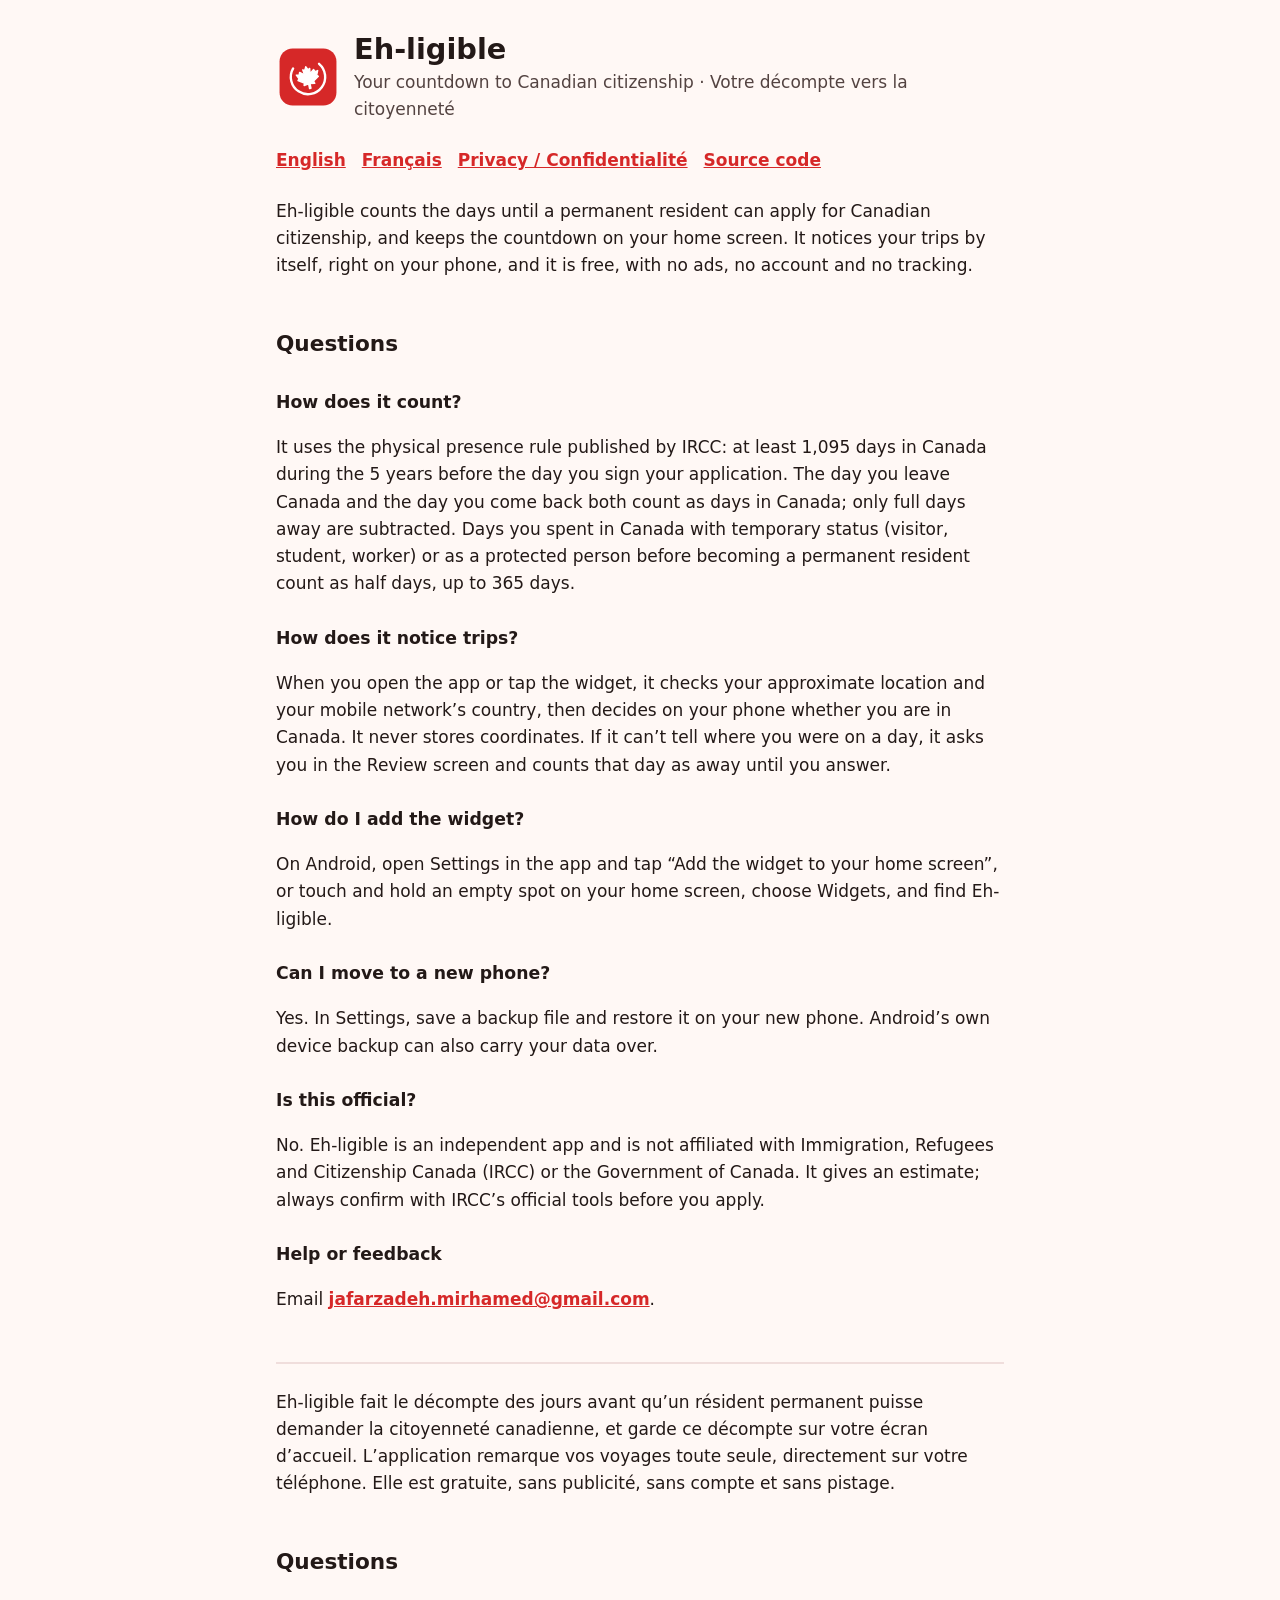
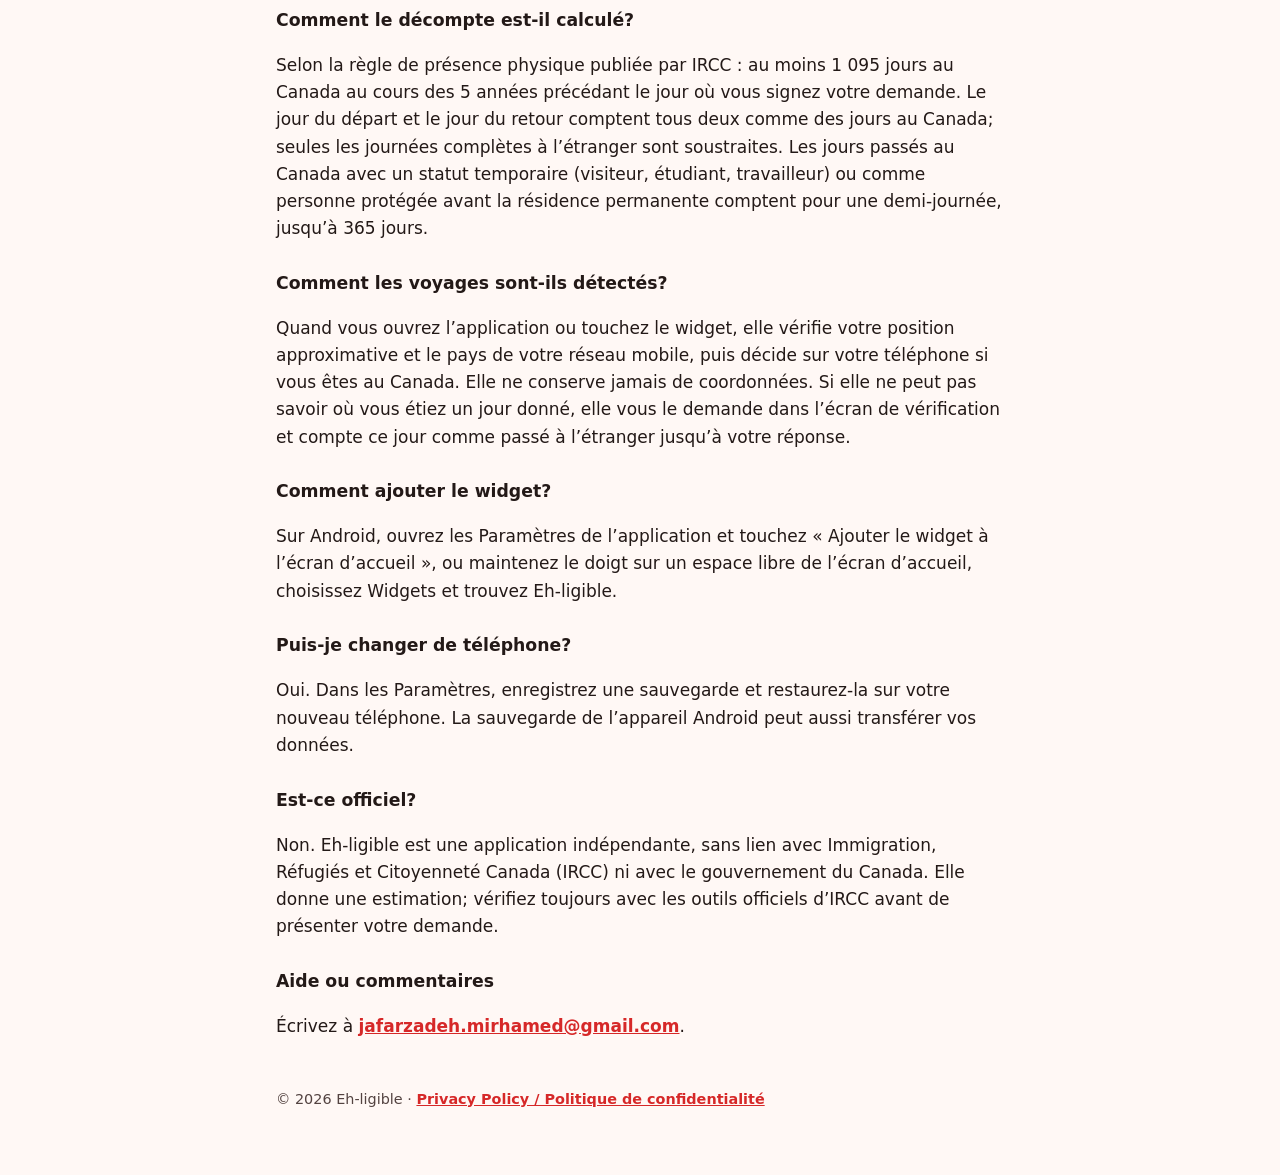
==== site/index.html @ 7d55a9b7 "Merge branch 'feat/release-prep' Release signing and workflow, store listing and graphics (EN/FR), p" ====
<!doctype html>
<html lang="en">
<head>
  <meta charset="utf-8">
  <meta name="viewport" content="width=device-width, initial-scale=1">
  <title>Eh-ligible</title>
  <meta name="description" content="Eh-ligible counts down the days until you can apply for Canadian citizenship, with a home-screen widget. Free, private, English and French.">
  <link rel="icon" href="logo.svg" type="image/svg+xml">
  <link rel="stylesheet" href="styles.css">
</head>
<body>
<main>
  <header>
    <img src="logo.svg" alt="" width="64" height="64">
    <div>
      <h1>Eh-ligible</h1>
      <p>Your countdown to Canadian citizenship · Votre décompte vers la citoyenneté</p>
    </div>
  </header>
  <nav><a href="#en">English</a><a href="#fr">Français</a><a href="privacy.html">Privacy / Confidentialité</a><a href="https://github.com/MirHamed-JZ/ehligible">Source code</a></nav>

  <section id="en">
    <p>Eh-ligible counts the days until a permanent resident can apply for Canadian citizenship, and keeps the countdown on your home screen. It notices your trips by itself, right on your phone, and it is free, with no ads, no account and no tracking.</p>

    <h2>Questions</h2>
    <h3>How does it count?</h3>
    <p>It uses the physical presence rule published by IRCC: at least 1,095 days in Canada during the 5 years before the day you sign your application. The day you leave Canada and the day you come back both count as days in Canada; only full days away are subtracted. Days you spent in Canada with temporary status (visitor, student, worker) or as a protected person before becoming a permanent resident count as half days, up to 365 days.</p>
    <h3>How does it notice trips?</h3>
    <p>When you open the app or tap the widget, it checks your approximate location and your mobile network’s country, then decides on your phone whether you are in Canada. It never stores coordinates. If it can’t tell where you were on a day, it asks you in the Review screen and counts that day as away until you answer.</p>
    <h3>How do I add the widget?</h3>
    <p>On Android, open Settings in the app and tap “Add the widget to your home screen”, or touch and hold an empty spot on your home screen, choose Widgets, and find Eh-ligible.</p>
    <h3>Can I move to a new phone?</h3>
    <p>Yes. In Settings, save a backup file and restore it on your new phone. Android’s own device backup can also carry your data over.</p>
    <h3>Is this official?</h3>
    <p>No. Eh-ligible is an independent app and is not affiliated with Immigration, Refugees and Citizenship Canada (IRCC) or the Government of Canada. It gives an estimate; always confirm with IRCC’s official tools before you apply.</p>
    <h3>Help or feedback</h3>
    <p>Email <a href="mailto:jafarzadeh.mirhamed@gmail.com">jafarzadeh.mirhamed@gmail.com</a>.</p>
  </section>

  <section id="fr" class="lang" lang="fr">
    <p>Eh-ligible fait le décompte des jours avant qu’un résident permanent puisse demander la citoyenneté canadienne, et garde ce décompte sur votre écran d’accueil. L’application remarque vos voyages toute seule, directement sur votre téléphone. Elle est gratuite, sans publicité, sans compte et sans pistage.</p>

    <h2>Questions</h2>
    <h3>Comment le décompte est-il calculé?</h3>
    <p>Selon la règle de présence physique publiée par IRCC : au moins 1 095 jours au Canada au cours des 5 années précédant le jour où vous signez votre demande. Le jour du départ et le jour du retour comptent tous deux comme des jours au Canada; seules les journées complètes à l’étranger sont soustraites. Les jours passés au Canada avec un statut temporaire (visiteur, étudiant, travailleur) ou comme personne protégée avant la résidence permanente comptent pour une demi-journée, jusqu’à 365 jours.</p>
    <h3>Comment les voyages sont-ils détectés?</h3>
    <p>Quand vous ouvrez l’application ou touchez le widget, elle vérifie votre position approximative et le pays de votre réseau mobile, puis décide sur votre téléphone si vous êtes au Canada. Elle ne conserve jamais de coordonnées. Si elle ne peut pas savoir où vous étiez un jour donné, elle vous le demande dans l’écran de vérification et compte ce jour comme passé à l’étranger jusqu’à votre réponse.</p>
    <h3>Comment ajouter le widget?</h3>
    <p>Sur Android, ouvrez les Paramètres de l’application et touchez « Ajouter le widget à l’écran d’accueil », ou maintenez le doigt sur un espace libre de l’écran d’accueil, choisissez Widgets et trouvez Eh-ligible.</p>
    <h3>Puis-je changer de téléphone?</h3>
    <p>Oui. Dans les Paramètres, enregistrez une sauvegarde et restaurez-la sur votre nouveau téléphone. La sauvegarde de l’appareil Android peut aussi transférer vos données.</p>
    <h3>Est-ce officiel?</h3>
    <p>Non. Eh-ligible est une application indépendante, sans lien avec Immigration, Réfugiés et Citoyenneté Canada (IRCC) ni avec le gouvernement du Canada. Elle donne une estimation; vérifiez toujours avec les outils officiels d’IRCC avant de présenter votre demande.</p>
    <h3>Aide ou commentaires</h3>
    <p>Écrivez à <a href="mailto:jafarzadeh.mirhamed@gmail.com">jafarzadeh.mirhamed@gmail.com</a>.</p>
  </section>

  <footer>© 2026 Eh-ligible · <a href="privacy.html">Privacy Policy / Politique de confidentialité</a></footer>
</main>
</body>
</html>
---- site/styles.css ----
:root {
  --maple: #d62828;
  --paper: #fff8f5;
  --ink: #231917;
  --muted: #534341;
  --card: #fff0ee;
  --line: #f0dedc;
  color-scheme: light dark;
}
@media (prefers-color-scheme: dark) {
  :root { --paper: #1a1112; --ink: #f1dedc; --muted: #d8c2bf; --card: #271d1d; --line: #3d3231; --maple: #ff6b6b; }
}
* { box-sizing: border-box; }
body {
  margin: 0;
  background: var(--paper);
  color: var(--ink);
  font: 17px/1.6 system-ui, -apple-system, "Segoe UI", Roboto, "Helvetica Neue", Arial, sans-serif;
}
main { max-width: 760px; margin: 0 auto; padding: 24px 16px 64px; }
header { display: flex; align-items: center; gap: 14px; margin: 8px 0 24px; }
header svg { width: 64px; height: 64px; flex: none; }
header h1 { margin: 0; font-size: 1.8rem; line-height: 1.2; }
header p { margin: 2px 0 0; color: var(--muted); }
nav { display: flex; flex-wrap: wrap; gap: 8px 16px; margin-bottom: 24px; }
a { color: var(--maple); font-weight: 600; }
h2 { margin-top: 2.2em; font-size: 1.35rem; }
h3 { margin-top: 1.6em; font-size: 1.08rem; }
.card { background: var(--card); border: 1px solid var(--line); border-radius: 18px; padding: 4px 20px; margin: 18px 0; }
.lang { border-top: 2px solid var(--line); margin-top: 48px; padding-top: 8px; }
.note { color: var(--muted); font-size: 0.95rem; }
ul { padding-left: 1.2em; }
footer { margin-top: 48px; color: var(--muted); font-size: 0.9rem; }
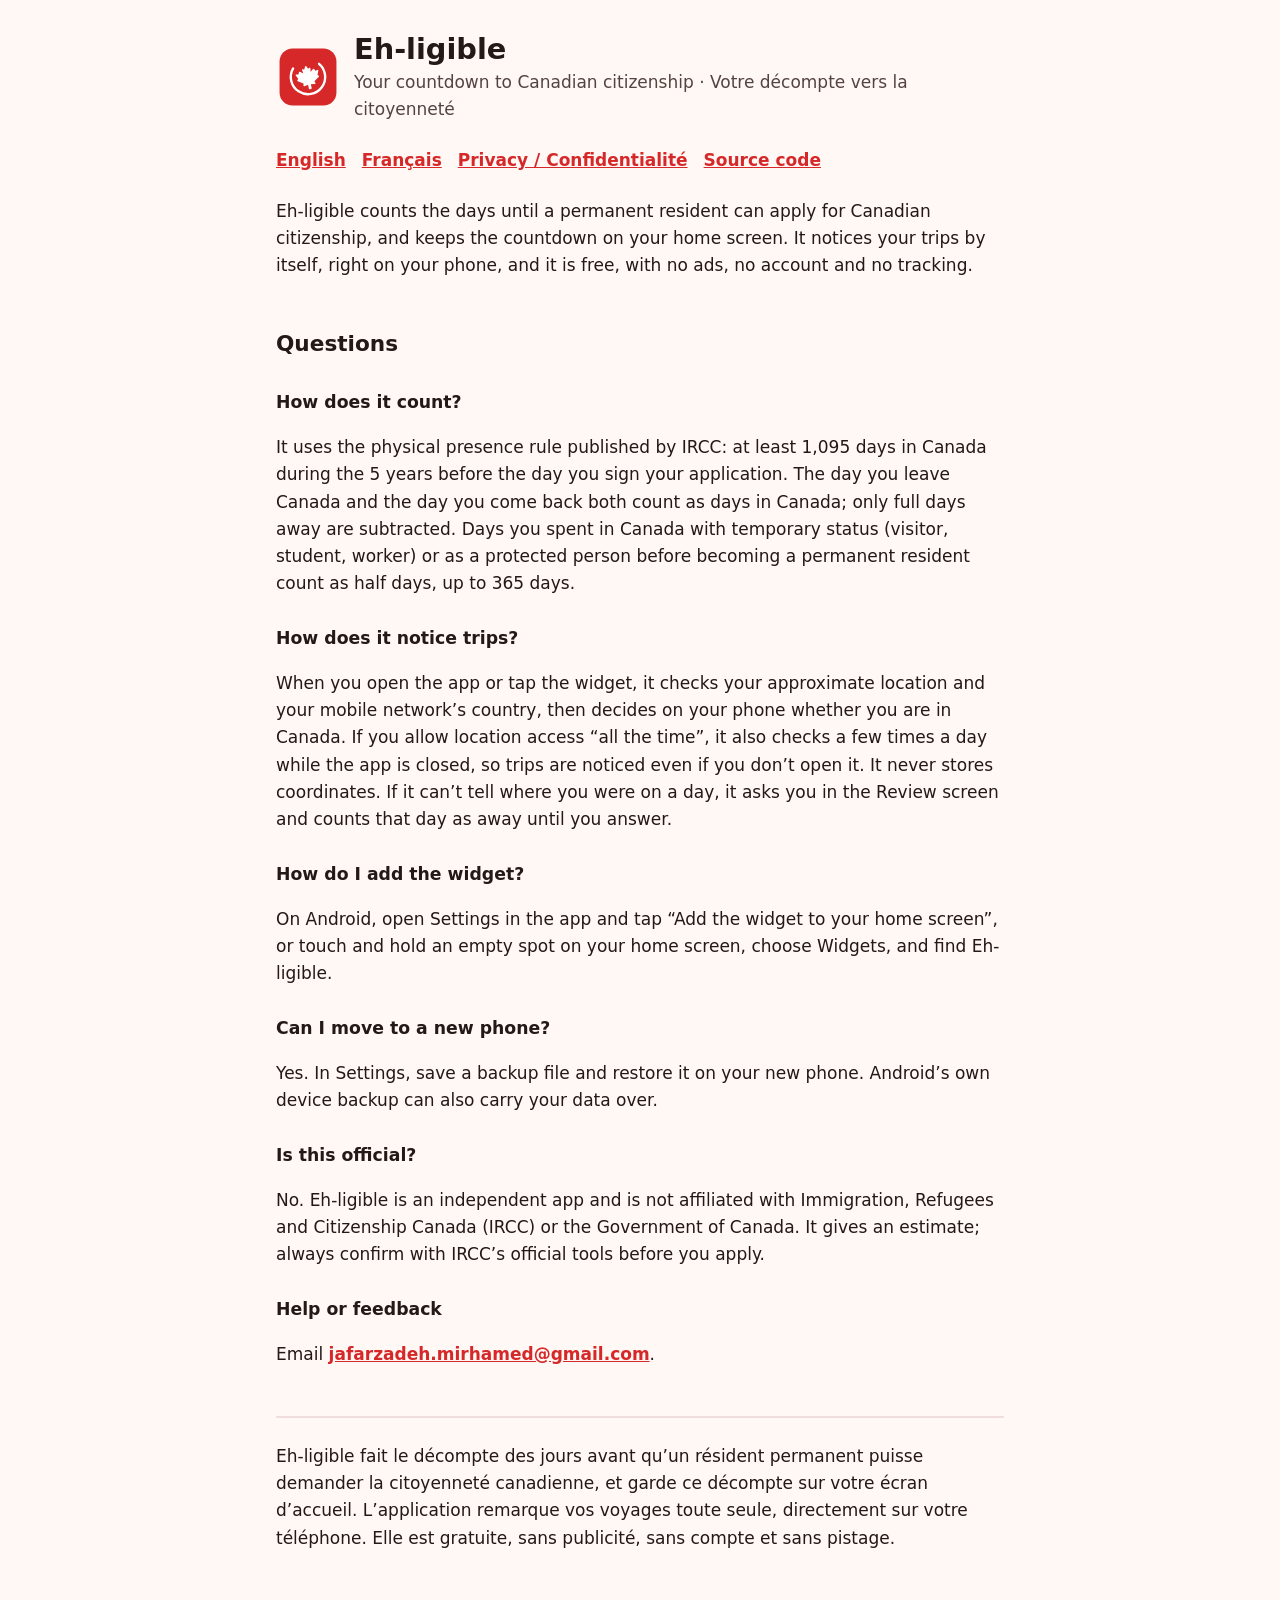
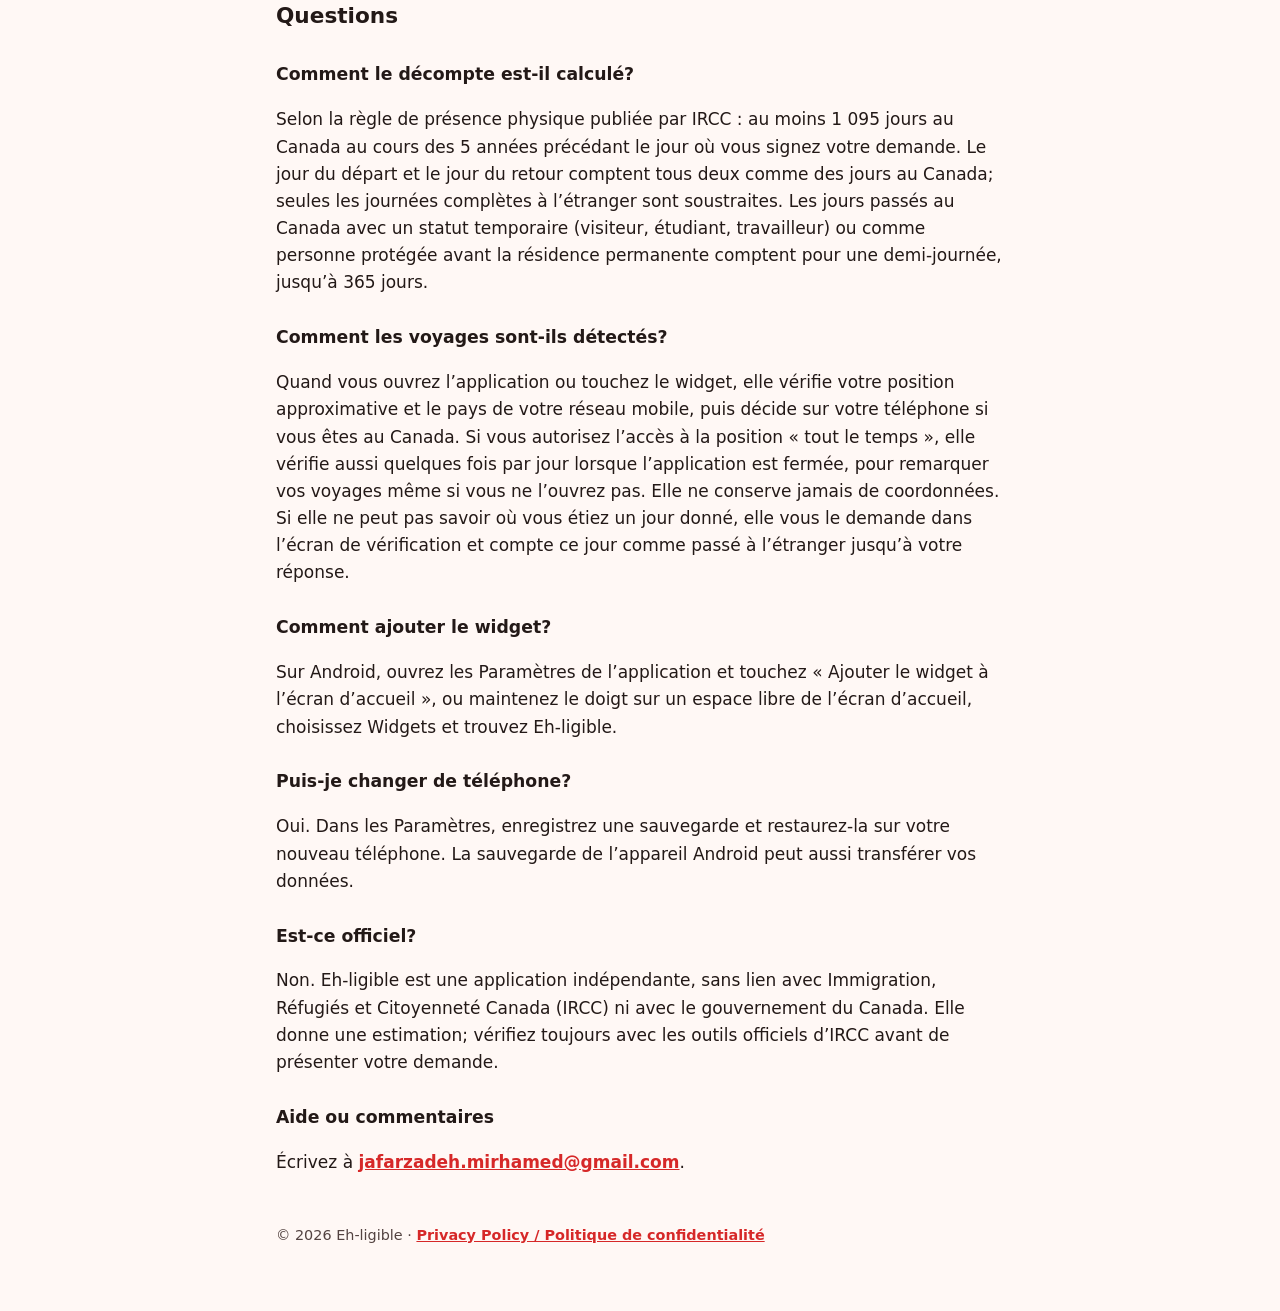
==== commit 62225c01: "docs: v1.1 background-location guide, spec, FAQ and progress Adds the Play declaration answers, the " ====
--- a/site/index.html
+++ b/site/index.html
@@ -26,7 +26,7 @@
     <h3>How does it count?</h3>
     <p>It uses the physical presence rule published by IRCC: at least 1,095 days in Canada during the 5 years before the day you sign your application. The day you leave Canada and the day you come back both count as days in Canada; only full days away are subtracted. Days you spent in Canada with temporary status (visitor, student, worker) or as a protected person before becoming a permanent resident count as half days, up to 365 days.</p>
     <h3>How does it notice trips?</h3>
-    <p>When you open the app or tap the widget, it checks your approximate location and your mobile network’s country, then decides on your phone whether you are in Canada. It never stores coordinates. If it can’t tell where you were on a day, it asks you in the Review screen and counts that day as away until you answer.</p>
+    <p>When you open the app or tap the widget, it checks your approximate location and your mobile network’s country, then decides on your phone whether you are in Canada. If you allow location access “all the time”, it also checks a few times a day while the app is closed, so trips are noticed even if you don’t open it. It never stores coordinates. If it can’t tell where you were on a day, it asks you in the Review screen and counts that day as away until you answer.</p>
     <h3>How do I add the widget?</h3>
     <p>On Android, open Settings in the app and tap “Add the widget to your home screen”, or touch and hold an empty spot on your home screen, choose Widgets, and find Eh-ligible.</p>
     <h3>Can I move to a new phone?</h3>
@@ -44,7 +44,7 @@
     <h3>Comment le décompte est-il calculé?</h3>
     <p>Selon la règle de présence physique publiée par IRCC : au moins 1 095 jours au Canada au cours des 5 années précédant le jour où vous signez votre demande. Le jour du départ et le jour du retour comptent tous deux comme des jours au Canada; seules les journées complètes à l’étranger sont soustraites. Les jours passés au Canada avec un statut temporaire (visiteur, étudiant, travailleur) ou comme personne protégée avant la résidence permanente comptent pour une demi-journée, jusqu’à 365 jours.</p>
     <h3>Comment les voyages sont-ils détectés?</h3>
-    <p>Quand vous ouvrez l’application ou touchez le widget, elle vérifie votre position approximative et le pays de votre réseau mobile, puis décide sur votre téléphone si vous êtes au Canada. Elle ne conserve jamais de coordonnées. Si elle ne peut pas savoir où vous étiez un jour donné, elle vous le demande dans l’écran de vérification et compte ce jour comme passé à l’étranger jusqu’à votre réponse.</p>
+    <p>Quand vous ouvrez l’application ou touchez le widget, elle vérifie votre position approximative et le pays de votre réseau mobile, puis décide sur votre téléphone si vous êtes au Canada. Si vous autorisez l’accès à la position « tout le temps », elle vérifie aussi quelques fois par jour lorsque l’application est fermée, pour remarquer vos voyages même si vous ne l’ouvrez pas. Elle ne conserve jamais de coordonnées. Si elle ne peut pas savoir où vous étiez un jour donné, elle vous le demande dans l’écran de vérification et compte ce jour comme passé à l’étranger jusqu’à votre réponse.</p>
     <h3>Comment ajouter le widget?</h3>
     <p>Sur Android, ouvrez les Paramètres de l’application et touchez « Ajouter le widget à l’écran d’accueil », ou maintenez le doigt sur un espace libre de l’écran d’accueil, choisissez Widgets et trouvez Eh-ligible.</p>
     <h3>Puis-je changer de téléphone?</h3>
